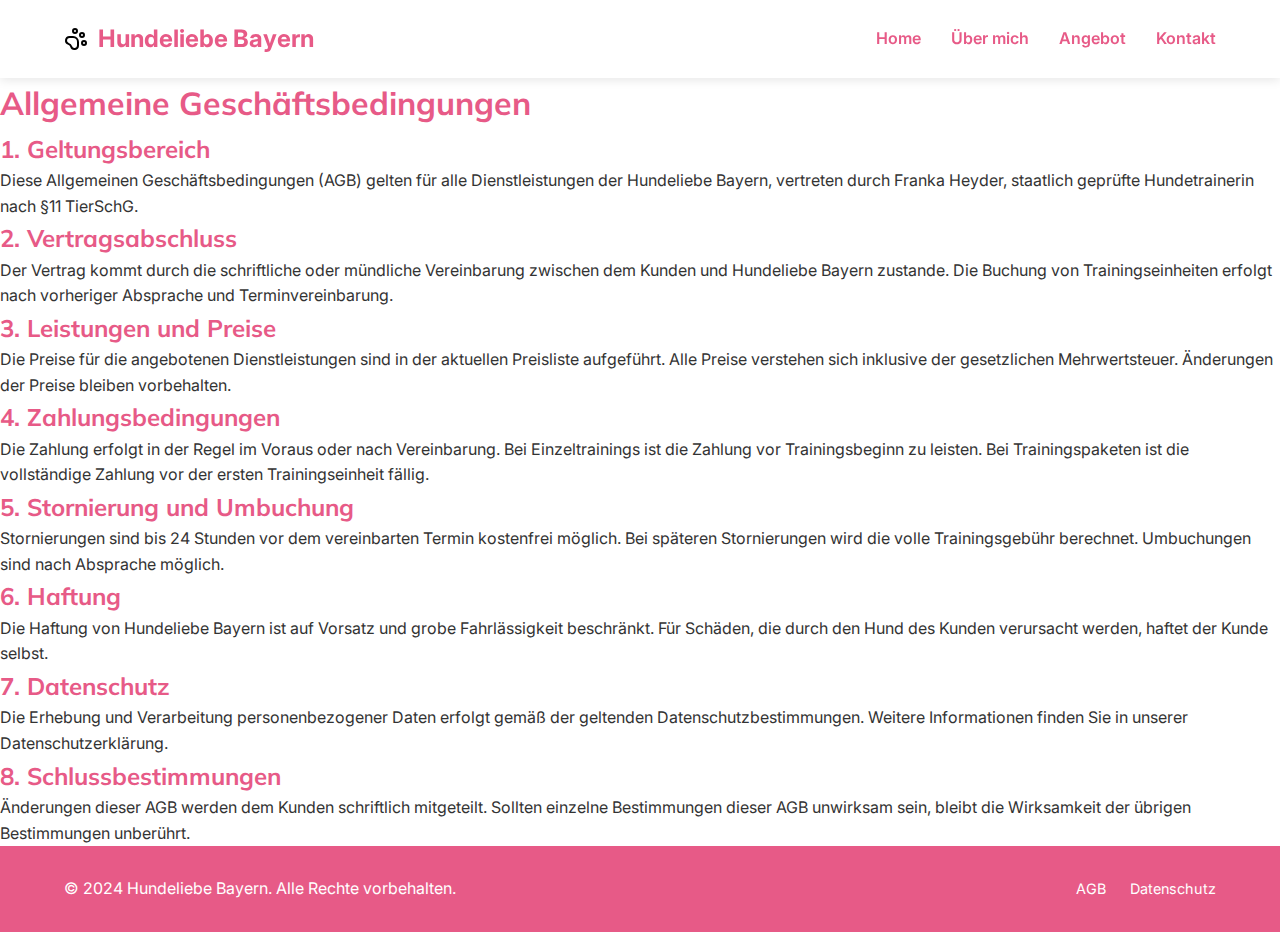
==== pages/agb.html @ 1f250149 "guter Stand für Computer ansicht" ====
<!DOCTYPE html>
<html lang="de">
<head>
    <meta charset="UTF-8">
    <meta name="viewport" content="width=device-width, initial-scale=1.0">
    <title>AGB - Hundeliebe Bayern</title>
    <link rel="stylesheet" href="../assets/css/styles.css">
    <link href="https://fonts.googleapis.com/css2?family=Inter:wght@400;600&family=Mulish:wght@700&display=swap" rel="stylesheet">
</head>
<body>
    <header class="navbar">
        <a href="../index.html" class="logo">
            <img src="../assets/images/pawicons.svg" alt="Pfoten-Icon" class="paw-icon">
            <span>Hundeliebe Bayern</span>
        </a>
        <nav>
            <ul class="nav-links">
                <li><a href="../index.html">Home</a></li>
                <li><a href="uebermich.html">Über mich</a></li>
                <li><a href="angebot.html">Angebot</a></li>
                <li><a href="kontakt.html">Kontakt</a></li>
            </ul>
        </nav>
    </header>

    <main class="content-page">
        <section class="page-header">
            <h1>Allgemeine Geschäftsbedingungen</h1>
        </section>

        <section class="content-section">
            <h2>1. Geltungsbereich</h2>
            <p>Diese Allgemeinen Geschäftsbedingungen (AGB) gelten für alle Dienstleistungen der Hundeliebe Bayern, vertreten durch Franka Heyder, staatlich geprüfte Hundetrainerin nach §11 TierSchG.</p>

            <h2>2. Vertragsabschluss</h2>
            <p>Der Vertrag kommt durch die schriftliche oder mündliche Vereinbarung zwischen dem Kunden und Hundeliebe Bayern zustande. Die Buchung von Trainingseinheiten erfolgt nach vorheriger Absprache und Terminvereinbarung.</p>

            <h2>3. Leistungen und Preise</h2>
            <p>Die Preise für die angebotenen Dienstleistungen sind in der aktuellen Preisliste aufgeführt. Alle Preise verstehen sich inklusive der gesetzlichen Mehrwertsteuer. Änderungen der Preise bleiben vorbehalten.</p>

            <h2>4. Zahlungsbedingungen</h2>
            <p>Die Zahlung erfolgt in der Regel im Voraus oder nach Vereinbarung. Bei Einzeltrainings ist die Zahlung vor Trainingsbeginn zu leisten. Bei Trainingspaketen ist die vollständige Zahlung vor der ersten Trainingseinheit fällig.</p>

            <h2>5. Stornierung und Umbuchung</h2>
            <p>Stornierungen sind bis 24 Stunden vor dem vereinbarten Termin kostenfrei möglich. Bei späteren Stornierungen wird die volle Trainingsgebühr berechnet. Umbuchungen sind nach Absprache möglich.</p>

            <h2>6. Haftung</h2>
            <p>Die Haftung von Hundeliebe Bayern ist auf Vorsatz und grobe Fahrlässigkeit beschränkt. Für Schäden, die durch den Hund des Kunden verursacht werden, haftet der Kunde selbst.</p>

            <h2>7. Datenschutz</h2>
            <p>Die Erhebung und Verarbeitung personenbezogener Daten erfolgt gemäß der geltenden Datenschutzbestimmungen. Weitere Informationen finden Sie in unserer Datenschutzerklärung.</p>

            <h2>8. Schlussbestimmungen</h2>
            <p>Änderungen dieser AGB werden dem Kunden schriftlich mitgeteilt. Sollten einzelne Bestimmungen dieser AGB unwirksam sein, bleibt die Wirksamkeit der übrigen Bestimmungen unberührt.</p>
        </section>
    </main>

    <footer>
        <p>© 2024 Hundeliebe Bayern. Alle Rechte vorbehalten.</p>
        <nav>
            <a href="agb.html">AGB</a>
            <a href="datenschutz.html">Datenschutz</a>
        </nav>
    </footer>
</body>
</html>
---- assets/css/styles.css ----
/* Google Fonts */
@import url('https://fonts.googleapis.com/css2?family=Inter:wght@400;600&family=Mulish:wght@700&display=swap');

/* General Styles */
:root {
    --primary-color: #e75a87; /* Rosa */
    --secondary-color: #a9e0e9; /* Hellblau */
    --accent-color: #e75a87; /* Rosa */
    --text-color: #333;
    --light-text: #666;
    --white: #fff;
    --shadow: 0 2px 10px rgba(0, 0, 0, 0.1);
    --border-radius: 8px;
    --background-color: #a9e0e9; /* Hellblau */
    --footer-color: #e75a87; /* Rosa */
}

* {
    margin: 0;
    padding: 0;
    box-sizing: border-box;
}

body {
    font-family: 'Inter', sans-serif;
    color: var(--text-color);
    line-height: 1.6;
    margin: 0;
    padding: 0;
    background-color: var(--white);
}

/* Überschriften */
h1, h2, h3, h4, h5, h6 {
    font-family: 'Mulish', sans-serif;
    font-weight: 700;
    color: var(--primary-color);
}

a {
    text-decoration: none;
    color: var(--primary-color);
    transition: color 0.3s ease;
}

a:hover {
    color: var(--accent-color);
}

/* Navbar */
.navbar {
    display: flex;
    justify-content: space-between;
    align-items: center;
    padding: 20px 5%;
    background-color: var(--white);
    box-shadow: var(--shadow);
    position: sticky;
    top: 0;
    z-index: 100;
}

/* Logo */
.logo {
    display: flex;
    align-items: center;
    font-size: 1.5rem;
    font-weight: bold;
    color: var(--primary-color);
}

.paw-icon {
    width: 24px;
    margin-right: 10px;
}

/* Navigation */
.nav-links {
    display: flex;
    list-style: none;
}

.nav-links li {
    margin-left: 30px;
}

.nav-links a {
    font-weight: 600;
}

/* Hero-Section */
.hero {
    position: relative;
    height: 70vh;
    display: flex;
    align-items: center;
    justify-content: center;
    text-align: center;
    color: var(--white);
    overflow: hidden;
    background-image: url('../images/hero.jpg');
    background-size: cover;
    background-position: center;
}

.overlay {
    position: absolute;
    top: 0;
    left: 0;
    width: 100%;
    height: 100%;
    background-color: rgba(169, 224, 233, 0.6); /* Hellblau mit Transparenz */
    z-index: 1;
}

.hero-text {
    position: relative;
    z-index: 2;
    max-width: 800px;
    padding: 0 20px;
}

.hero-text h1 {
    font-size: 3rem;
    margin-bottom: 20px;
    color: var(--primary-color);
}

.hero-text p {
    font-size: 1.2rem;
    margin-bottom: 30px;
    color: var(--text-color);
}

.buttons {
    display: flex;
    justify-content: center;
    gap: 20px;
}

/* Buttons */
.btn {
    display: inline-block;
    padding: 12px 24px;
    border-radius: var(--border-radius);
    font-weight: 600;
    transition: all 0.3s ease;
    cursor: pointer;
    border: none;
    text-align: center;
}

.btn.primary {
    background-color: var(--primary-color);
    color: var(--white);
}

.btn.primary:hover {
    background-color: #c74a73; /* Etwas dunkleres Rosa */
}

.btn.secondary {
    background-color: var(--white);
    color: var(--primary-color);
    border: 2px solid var(--primary-color);
}

.btn.secondary:hover {
    background-color: var(--secondary-color);
}

.btn.booking {
    background-color: var(--primary-color);
    color: var(--white);
    font-size: 0.9rem;
    padding: 8px 16px;
}

/* Angebot-Sektion */
.angebot, .about, .kontakt, .about-page, .angebot-page, .kontakt-page {
    background-color: var(--secondary-color);
    padding: 80px 5%;
    text-align: center;
}

.angebot h2, .about h2, .kontakt h2 {
    margin-bottom: 40px;
    font-size: 2.5rem;
}

.angebot-grid {
    display: grid;
    grid-template-columns: repeat(auto-fit, minmax(250px, 1fr));
    gap: 30px;
    margin-top: 40px;
}

.angebot-item {
    background-color: var(--white);
    border-radius: var(--border-radius);
    overflow: hidden;
    box-shadow: var(--shadow);
    transition: transform 0.3s ease;
    padding-bottom: 20px;
}

.angebot-item:hover {
    transform: translateY(-10px);
}

.angebot-item img {
    width: 100%;
    height: 200px;
    object-fit: cover;
}

.angebot-item h3 {
    margin: 20px 0 10px;
    font-size: 1.5rem;
}

.angebot-item p {
    padding: 0 20px;
    margin-bottom: 15px;
}

.price {
    font-weight: bold;
    color: var(--primary-color);
    font-size: 1.2rem;
}

.additional, .savings, .bonus {
    color: var(--accent-color);
    font-size: 0.9rem;
    font-style: italic;
    margin-bottom: 15px;
}

/* About Section */
.about {
    text-align: center;
}

.about p {
    max-width: 800px;
    margin: 0 auto 30px;
    font-size: 1.1rem;
}

.about img {
    border-radius: 50%;
    width: 200px;
    height: 200px;
    object-fit: cover;
    margin-top: 20px;
    border: 5px solid var(--white);
    box-shadow: var(--shadow);
}

/* Kontaktformular */
.kontakt form {
    max-width: 600px;
    margin: 0 auto;
    background-color: var(--white);
    padding: 30px;
    border-radius: var(--border-radius);
    box-shadow: var(--shadow);
}

label {
    display: block;
    margin-bottom: 8px;
    font-weight: 600;
    text-align: left;
}

input, textarea {
    width: 100%;
    padding: 12px;
    margin-bottom: 20px;
    border: 1px solid #ddd;
    border-radius: var(--border-radius);
    font-family: 'Inter', sans-serif;
}

textarea {
    resize: vertical;
    min-height: 120px;
}

/* Footer */
footer {
    background-color: var(--footer-color);
    color: var(--white);
    padding: 30px 5%;
    display: flex;
    justify-content: space-between;
    align-items: center;
}

footer nav a {
    color: var(--white);
    margin-left: 20px;
    font-size: 0.9rem;
}

footer nav a:hover {
    text-decoration: underline;
}

/* About Page */
.about-hero {
    margin-bottom: 50px;
}

.about-intro {
    max-width: 800px;
    margin: 0 auto;
}

.trainer-profile {
    background-color: var(--white);
    border-radius: var(--border-radius);
    box-shadow: var(--shadow);
    padding: 40px;
    max-width: 1000px;
    margin: 0 auto;
}

.trainer-content {
    display: flex;
    flex-wrap: wrap;
    align-items: center;
    gap: 40px;
    margin-top: 30px;
}

.trainer-image {
    width: 300px;
    height: 300px;
    object-fit: cover;
    border-radius: var(--border-radius);
}

.trainer-info {
    flex: 1;
    min-width: 300px;
    text-align: left;
}

.qualifications {
    list-style: none;
    margin-top: 20px;
}

.qualifications li {
    display: flex;
    align-items: center;
    margin-bottom: 15px;
}

.qualifications li img {
    width: 20px;
    margin-right: 10px;
}

/* Angebot Page */
.angebot-hero {
    margin-bottom: 50px;
}

.angebot-cards {
    display: grid;
    grid-template-columns: repeat(auto-fit, minmax(250px, 1fr));
    gap: 20px;
    margin-bottom: 60px;
}

.training-card {
    background-color: var(--white);
    border-radius: var(--border-radius);
    padding: 30px;
    box-shadow: var(--shadow);
}

.training-card h3 {
    color: var(--primary-color);
    margin-bottom: 15px;
}

.einzelstunden, .pakete {
    margin-top: 60px;
}

/* Kontakt Page */
.kontakt-page {
    padding: 60px 0;
    background-color: var(--secondary-color);
    width: 100%;
    min-height: calc(100vh - 140px); /* Navbar + Footer Height */
}

.kontakt-hero {
    text-align: center;
    margin-bottom: 40px;
    padding: 0 20px;
}

.kontakt-hero h1 {
    font-size: 2.5rem;
    margin-bottom: 15px;
    color: var(--primary-color);
}

.kontakt-hero p {
    font-size: 1.1rem;
    color: var(--text-color);
    max-width: 600px;
    margin: 0 auto;
}

/* Bento Box Layout */
.bento-container {
    max-width: 1000px;
    margin: 0 auto;
    margin-bottom: 100px;
    padding: 0 20px;
    display: grid;
    grid-template-columns: repeat(2, 1fr);
    gap: 30px;
}

.bento-box {
    background-color: var(--white);
    border-radius: var(--border-radius);
    box-shadow: var(--shadow);
    transition: transform 0.3s ease;
}

.bento-box:hover {
    transform: translateY(-5px);
}

/* Kontakt Info Box */
.kontakt-info {
    padding: 30px;
}

.kontakt-details h2 {
    color: var(--primary-color);
    margin-bottom: 25px;
    font-size: 1.5rem;
}

.address {
    line-height: 1.8;
}

.address h3 {
    color: var(--text-color);
    margin-bottom: 15px;
    font-size: 1.3rem;
}

.address p {
    color: var(--text-color);
    margin-bottom: 8px;
    font-size: 1rem;
}

/* Direkt Kontakt Box */
.kontakt-direkt {
    padding: 30px;
}

.contact-action {
    height: 100%;
    display: flex;
    flex-direction: column;
    align-items: center;
    justify-content: center;
    text-align: center;
}

.contact-action h2 {
    color: var(--primary-color);
    margin-bottom: 15px;
    font-size: 1.5rem;
}

.contact-action p {
    margin-bottom: 25px;
    color: var(--text-color);
}

.contact-btn {
    display: inline-flex;
    align-items: center;
    gap: 10px;
    padding: 12px 25px;
    font-size: 1.1rem;
    transition: all 0.3s ease;
    background-color: var(--primary-color);
    color: var(--white);
    border-radius: var(--border-radius);
}

.contact-btn:hover {
    transform: scale(1.05);
    background-color: #d14d77;
}

.btn-icon {
    width: 18px;
    height: 18px;
    filter: brightness(0) invert(1);
}

/* Image Box */
.kontakt-image {
    grid-column: 1 / -1;
    border-radius: var(--border-radius);
    overflow: hidden;
    height: 300px;
}

.image-placeholder {
    position: relative;
    width: 100%;
    height: 100%;
}

.contact-image {
    width: 100%;
    height: 100%;
    object-fit: cover;
}

.image-overlay {
    position: absolute;
    bottom: 0;
    left: 0;
    right: 0;
    background: linear-gradient(transparent, rgba(0, 0, 0, 0.7));
    padding: 20px;
}

.image-overlay p {
    color: var(--white);
    margin: 0;
    font-size: 1.2rem;
    font-weight: 600;
    text-align: center;
}

/* Responsive Anpassungen */
@media (max-width: 768px) {
    .kontakt-page {
        padding: 40px 0;
    }

    .bento-container {
        grid-template-columns: 1fr;
        padding: 0 15px;
        gap: 20px;
    }

    .kontakt-hero h1 {
        font-size: 2rem;
    }

    .kontakt-hero p {
        font-size: 1rem;
    }

    .kontakt-info, 
    .kontakt-direkt {
        padding: 25px;
    }

    .contact-btn {
        width: 100%;
        justify-content: center;
    }

    .kontakt-image {
        height: 250px;
    }
}

/* Responsive Anpassungen */
@media (max-width: 768px) {
    .navbar {
        flex-direction: column;
        padding: 15px 5%;
    }
    
    .nav-links {
        margin-top: 15px;
    }
    
    .nav-links li {
        margin: 0 10px;
    }
    
    .hero-text h1 {
        font-size: 2rem;
    }
    
    .buttons {
        flex-direction: column;
    }
    
    .angebot-grid {
        grid-template-columns: 1fr;
    }
    
    .trainer-content {
        flex-direction: column;
        text-align: center;
    }
    
    .trainer-info {
        text-align: center;
    }
    
    .qualifications li {
        flex-direction: column;
        text-align: center;
    }
    
    .qualifications li img {
        margin-right: 0;
        margin-bottom: 5px;
    }
}
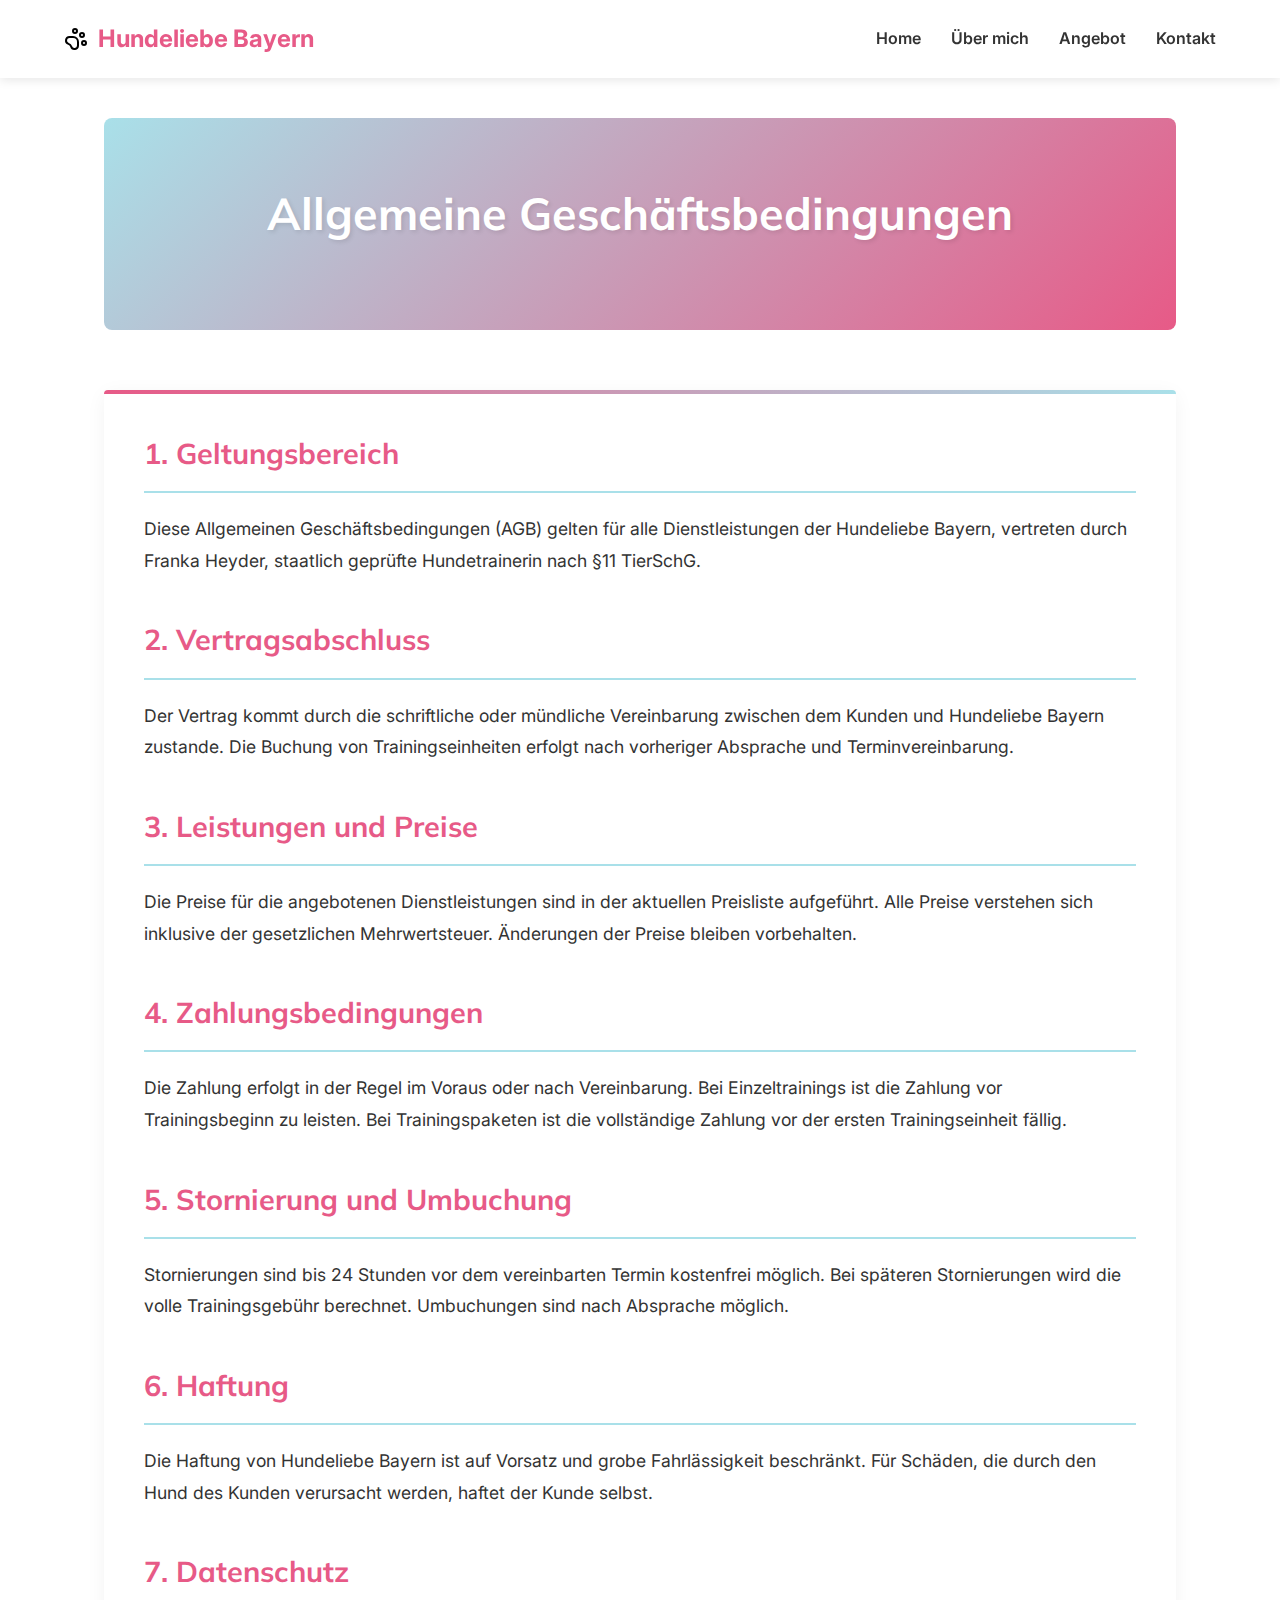
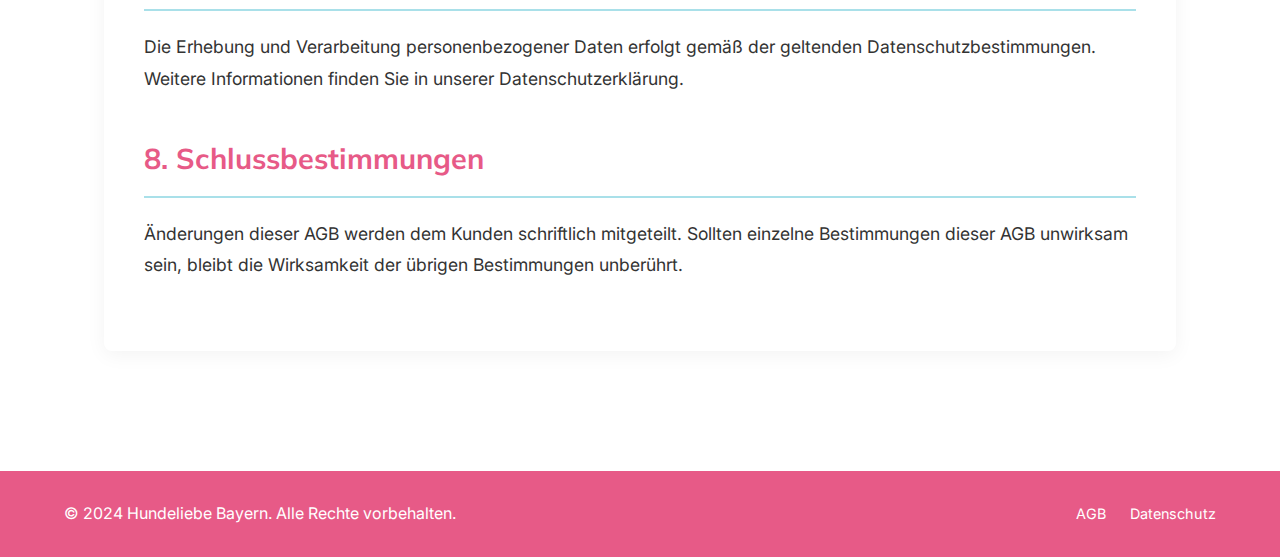
==== commit 80eb2f61: "Mobile Menü implementiert, Kontaktmöglichkeiten verbessert und CSS-Stile für responsive Design aktua" ====
--- a/pages/agb.html
+++ b/pages/agb.html
@@ -13,7 +13,10 @@
             <img src="../assets/images/pawicons.svg" alt="Pfoten-Icon" class="paw-icon">
             <span>Hundeliebe Bayern</span>
         </a>
-        <nav>
+        <button class="mobile-menu-btn">
+            <span class="hamburger"></span>
+        </button>
+        <nav class="nav-menu">
             <ul class="nav-links">
                 <li><a href="../index.html">Home</a></li>
                 <li><a href="uebermich.html">Über mich</a></li>
@@ -62,5 +65,6 @@
             <a href="datenschutz.html">Datenschutz</a>
         </nav>
     </footer>
+    <script src="../assets/js/main.js"></script>
 </body>
 </html> --- a/assets/css/styles.css
+++ b/assets/css/styles.css
@@ -82,10 +82,46 @@
 
 .nav-links li {
     margin-left: 30px;
+    position: relative;
 }
 
 .nav-links a {
     font-weight: 600;
+    position: relative;
+    padding: 5px 0;
+    color: var(--text-color);
+    transition: color 0.3s ease;
+}
+
+.nav-links a::after {
+    content: '';
+    position: absolute;
+    bottom: -2px;
+    left: 0;
+    width: 100%;
+    height: 2px;
+    background: linear-gradient(90deg, var(--primary-color), var(--secondary-color));
+    transform: scaleX(0);
+    transform-origin: right;
+    transition: transform 0.3s ease;
+}
+
+.nav-links a:hover {
+    color: var(--primary-color);
+}
+
+.nav-links a:hover::after {
+    transform: scaleX(1);
+    transform-origin: left;
+}
+
+/* Aktiver Link-Status */
+.nav-links a.active {
+    color: var(--primary-color);
+}
+
+.nav-links a.active::after {
+    transform: scaleX(1);
 }
 
 /* Hero-Section */
@@ -483,38 +519,57 @@
     text-align: center;
 }
 
-.contact-action h2 {
-    color: var(--primary-color);
-    margin-bottom: 15px;
-    font-size: 1.5rem;
-}
-
-.contact-action p {
-    margin-bottom: 25px;
-    color: var(--text-color);
+.contact-buttons {
+    display: flex;
+    gap: 15px;
+    flex-wrap: wrap;
+    justify-content: center;
+    margin-top: 20px;
+    width: 100%;
 }
 
 .contact-btn {
     display: inline-flex;
     align-items: center;
     gap: 10px;
-    padding: 12px 25px;
+    padding: 15px 30px;
     font-size: 1.1rem;
     transition: all 0.3s ease;
     background-color: var(--primary-color);
     color: var(--white);
     border-radius: var(--border-radius);
+    min-width: 200px;
+    justify-content: center;
+    box-shadow: var(--shadow);
+    border: none;
 }
 
 .contact-btn:hover {
-    transform: scale(1.05);
+    transform: translateY(-2px);
+    box-shadow: 0 4px 15px rgba(0, 0, 0, 0.1);
     background-color: #d14d77;
 }
 
+.contact-btn.call {
+    background-color: var(--white);
+    color: var(--primary-color);
+    border: 2px solid var(--primary-color);
+}
+
+.contact-btn.call:hover {
+    background-color: var(--secondary-color);
+    border-color: var(--secondary-color);
+    color: var(--primary-color);
+}
+
 .btn-icon {
-    width: 18px;
-    height: 18px;
+    width: 20px;
+    height: 20px;
     filter: brightness(0) invert(1);
+}
+
+.contact-btn.call .btn-icon {
+    filter: none;
 }
 
 /* Image Box */
@@ -579,13 +634,28 @@
         padding: 25px;
     }
 
+    .contact-buttons {
+        flex-direction: column;
+        padding: 0 20px;
+    }
+
     .contact-btn {
         width: 100%;
-        justify-content: center;
+        margin-bottom: 10px;
     }
 
     .kontakt-image {
         height: 250px;
+    }
+
+    .nav-links a::after {
+        display: none; /* Deaktiviere den Hover-Effekt auf mobilen Geräten */
+    }
+    
+    .nav-links a:hover {
+        color: var(--primary-color);
+        background-color: var(--secondary-color);
+        border-radius: var(--border-radius);
     }
 }
 
@@ -636,3 +706,294 @@
     }
 }
 
+/* Mobile Menu Styles */
+.mobile-menu-btn {
+    display: none;
+    background: none;
+    border: none;
+    cursor: pointer;
+    padding: 10px;
+    z-index: 1000;
+}
+
+.hamburger {
+    display: block;
+    position: relative;
+    width: 24px;
+    height: 2px;
+    background: var(--primary-color);
+    transition: all 0.3s ease-in-out;
+}
+
+.hamburger::before,
+.hamburger::after {
+    content: '';
+    position: absolute;
+    width: 24px;
+    height: 2px;
+    background: var(--primary-color);
+    transition: all 0.3s ease-in-out;
+}
+
+.hamburger::before {
+    transform: translateY(-8px);
+}
+
+.hamburger::after {
+    transform: translateY(8px);
+}
+
+/* Hamburger Animation */
+.mobile-menu-btn.active .hamburger {
+    background: transparent;
+}
+
+.mobile-menu-btn.active .hamburger::before {
+    transform: rotate(45deg);
+}
+
+.mobile-menu-btn.active .hamburger::after {
+    transform: rotate(-45deg);
+}
+
+@media (max-width: 768px) {
+    .mobile-menu-btn {
+        display: block;
+    }
+
+    .nav-menu {
+        position: fixed;
+        top: 0;
+        right: -100%;
+        width: 80%;
+        max-width: 400px;
+        height: 100vh;
+        background: var(--white);
+        padding: 80px 20px;
+        transition: 0.3s ease-in-out;
+        box-shadow: -2px 0 10px rgba(0, 0, 0, 0.1);
+    }
+
+    .nav-menu.active {
+        right: 0;
+    }
+
+    .nav-links {
+        flex-direction: column;
+        align-items: center;
+    }
+
+    .nav-links li {
+        margin: 15px 0;
+        width: 100%;
+    }
+
+    .nav-links a {
+        display: block;
+        padding: 10px;
+        text-align: center;
+        font-size: 1.2rem;
+        border-radius: var(--border-radius);
+        transition: all 0.3s ease;
+    }
+
+    .nav-links a:hover {
+        background-color: var(--secondary-color);
+        color: var(--primary-color);
+    }
+
+    .navbar {
+        padding: 15px 5%;
+        position: relative;
+    }
+}
+
+/* Elegante Styles für AGB und Datenschutz */
+.content-page {
+    max-width: 1200px;
+    margin: 0 auto;
+    padding: 40px 5%;
+    background-color: var(--white);
+}
+
+.page-header {
+    text-align: center;
+    margin-bottom: 60px;
+    padding: 60px 20px;
+    background: linear-gradient(135deg, var(--secondary-color) 0%, var(--primary-color) 100%);
+    border-radius: var(--border-radius);
+    position: relative;
+    overflow: hidden;
+}
+
+.page-header h1 {
+    color: var(--white);
+    font-size: 2.8rem;
+    margin-bottom: 20px;
+    position: relative;
+    text-shadow: 2px 2px 4px rgba(0, 0, 0, 0.1);
+}
+
+.content-section {
+    background-color: var(--white);
+    padding: 40px;
+    border-radius: var(--border-radius);
+    box-shadow: 0 4px 20px rgba(0, 0, 0, 0.05);
+    margin-bottom: 80px;
+    position: relative;
+}
+
+.content-section::before {
+    content: '';
+    position: absolute;
+    top: 0;
+    left: 0;
+    right: 0;
+    height: 4px;
+    background: linear-gradient(90deg, var(--primary-color), var(--secondary-color));
+    border-radius: var(--border-radius) var(--border-radius) 0 0;
+}
+
+.content-section h2 {
+    color: var(--primary-color);
+    font-size: 1.8rem;
+    margin: 40px 0 20px;
+    padding-bottom: 15px;
+    border-bottom: 2px solid var(--secondary-color);
+    position: relative;
+}
+
+.content-section h2:first-child {
+    margin-top: 0;
+}
+
+.content-section p {
+    margin-bottom: 30px;
+    line-height: 1.8;
+    color: var(--text-color);
+    font-size: 1.1rem;
+}
+
+.content-section ul {
+    list-style-type: none;
+    padding-left: 20px;
+    margin-bottom: 30px;
+}
+
+.content-section ul li {
+    position: relative;
+    padding-left: 30px;
+    margin-bottom: 15px;
+    line-height: 1.8;
+    font-size: 1.1rem;
+}
+
+.content-section ul li:before {
+    content: "•";
+    color: var(--primary-color);
+    font-size: 1.5rem;
+    position: absolute;
+    left: 0;
+    top: -5px;
+}
+
+.content-section a {
+    color: var(--primary-color);
+    text-decoration: none;
+    border-bottom: 1px solid transparent;
+    transition: border-color 0.3s ease;
+}
+
+.content-section a:hover {
+    border-color: var(--primary-color);
+}
+
+/* Responsive Design für Content Pages */
+@media (max-width: 768px) {
+    .content-page {
+        padding: 20px;
+    }
+
+    .page-header {
+        padding: 40px 20px;
+        margin-bottom: 40px;
+    }
+
+    .page-header h1 {
+        font-size: 2rem;
+    }
+
+    .content-section {
+        padding: 30px 20px;
+    }
+
+    .content-section h2 {
+        font-size: 1.5rem;
+        margin: 30px 0 15px;
+    }
+
+    .content-section p,
+    .content-section ul li {
+        font-size: 1rem;
+    }
+}
+
+/* Kontakt Section auf Homepage */
+.kontakt {
+    background-color: var(--secondary-color);
+    padding: 80px 5%;
+    text-align: center;
+}
+
+.kontakt .bento-box {
+    max-width: 600px;
+    margin: 0 auto;
+    background-color: var(--white);
+    border-radius: var(--border-radius);
+    box-shadow: var(--shadow);
+    padding: 40px;
+}
+
+.kontakt h2 {
+    color: var(--primary-color);
+    margin-bottom: 40px;
+    font-size: 2.5rem;
+}
+
+.kontakt .contact-action {
+    display: flex;
+    flex-direction: column;
+    align-items: center;
+    justify-content: center;
+}
+
+.kontakt .contact-action h2 {
+    font-size: 1.8rem;
+    margin-bottom: 20px;
+}
+
+.kontakt .contact-action p {
+    margin-bottom: 30px;
+    color: var(--text-color);
+    font-size: 1.1rem;
+}
+
+@media (max-width: 768px) {
+    .kontakt {
+        padding: 60px 20px;
+    }
+
+    .kontakt .bento-box {
+        padding: 30px 20px;
+    }
+
+    .kontakt h2 {
+        font-size: 2rem;
+        margin-bottom: 30px;
+    }
+
+    .kontakt .contact-action h2 {
+        font-size: 1.5rem;
+    }
+}
+
